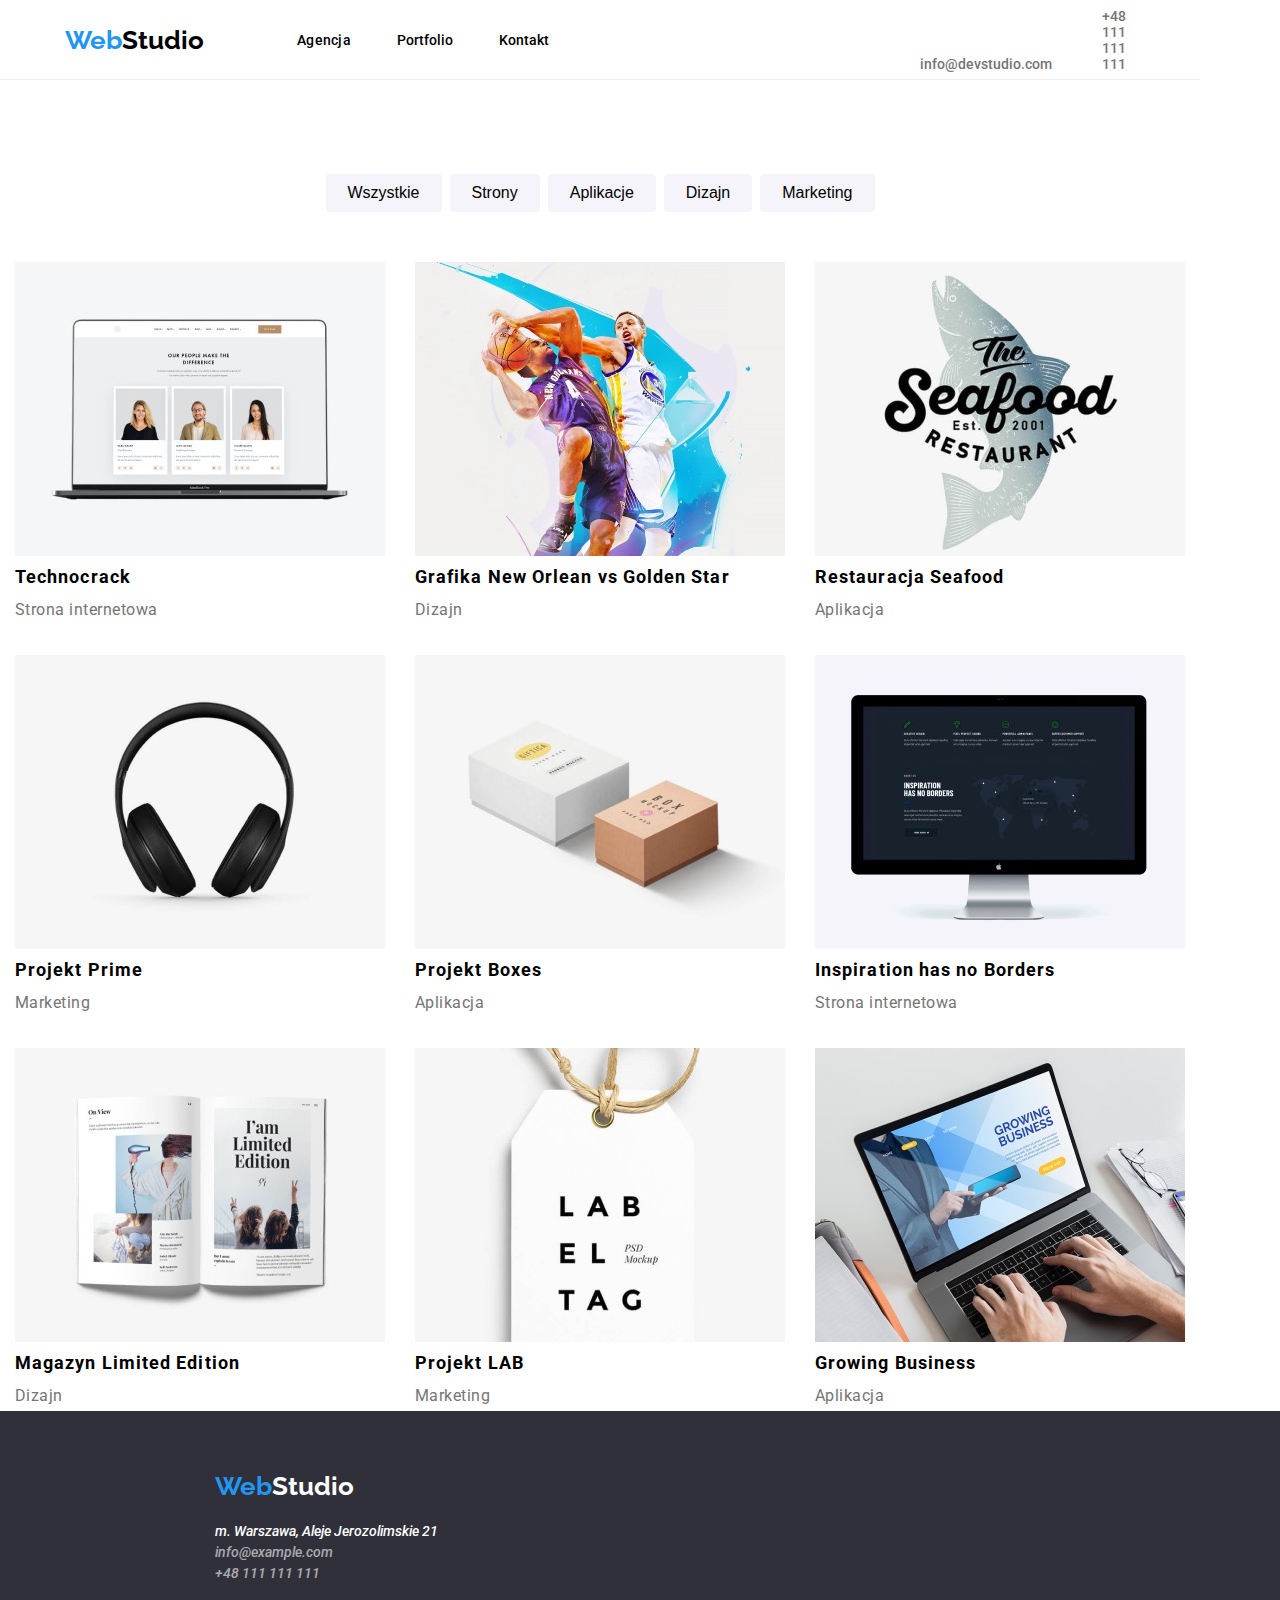
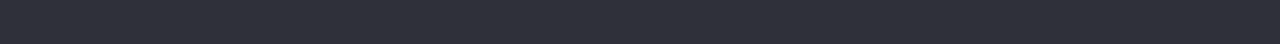
==== portfolio.html @ e1fb3a18 "commit" ====
<!DOCTYPE html>
<html lang="en">
  <head>
    <meta charset="UTF-8" />
    <meta http-equiv="X-UA-Compatible" content="IE=edge" />
    <meta name="viewport" content="width=device-width, initial-scale=1.0" />
    <link rel="stylesheet" href="style/style.css" />
    <link rel="preconnect" href="https://fonts.googleapis.com" />
    <link rel="preconnect" href="https://fonts.gstatic.com" crossorigin />
    <link
      href="https://fonts.googleapis.com/css2?family=Raleway:wght@700&family=Roboto:wght@400;500;700;900&display=swap"
      rel="stylesheet"
    />
    <title>Portfolio</title>
  </head>
  <body>
    <header>
      <div class="container">
        <div class="first_div container">
          <a class="nav" href="./index.html"
            ><span class="first_color">Web</span>Studio</a
          >
          <nav class="navi_header">
            <ul class="list_header">
              <li class="item">
                <a class="agency" href="./Agencja">Agencja</a>
              </li>
              <li class="item">
                <a class="portfolio" href="./portfolio.html">Portfolio</a>
              </li>
              <li class="item">
                <a class="contact" href="./Kontakt">Kontakt</a>
              </li>
            </ul>
          </nav>
          <ul class="list">
            <li class="item">
              <a class="mail_head" href="mailto:info@devstudio.com">
                info@devstudio.com</a
              >
            </li>
            <li class="item">
              <a class="tel_head" href="tel:+48111111111"> +48 111 111 111</a>
            </li>
          </ul>
        </div>
      </div>
    </header>
    <main class="main_portfolio">
      <nav>
        <div class="container">
          <ul class="navi_buttons">
            <li class="secondary_button1">
              <button class="button" type="button">Wszystkie</button>
            </li>
            <li class="secondary_button2">
              <button class="button" type="button">Strony</button>
            </li>
            <li class="secondary_button3">
              <button class="button" type="button">Aplikacje</button>
            </li>
            <li class="secondary_button4">
              <button class="button" type="button">Dizajn</button>
            </li>
            <li class="secondary_button5">
              <button class="button" type="button">Marketing</button>
            </li>
          </ul>
        </div>
      </nav>
      <div class="container">
        <ul class="navi_img">
          <li>
            <figure class="portfolio_box">
              <img src="./images/image10.jpg" alt="laptop" />
              <figcaption>
                <p class="designation">Technocrack</p>
                <p class="section">Strona internetowa</p>
              </figcaption>
            </figure>
          </li>
          <li>
            <figure class="portfolio_box">
              <img src="./images/image11.jpg" alt="basketball match" />
              <figcaption>
                <p class="designation">Grafika New Orlean vs Golden Star</p>
                <p class="section">Dizajn</p>
              </figcaption>
            </figure>
          </li>
          <li>
            <figure class="portfolio_box">
              <img src="./images/image12.jpg" alt="logo restaurant" />
              <figcaption>
                <p class="designation">Restauracja Seafood</p>
                <p class="section">Aplikacja</p>
              </figcaption>
            </figure>
          </li>
          <li>
            <figure class="portfolio_box">
              <img src="./images/image13.jpg" alt="headphones" />
              <figcaption>
                <p class="designation">Projekt Prime</p>
                <p class="section">Marketing</p>
              </figcaption>
            </figure>
          </li>
          <li>
            <figure class="portfolio_box">
              <img src="./images/image14.jpg" alt="boxes" />
              <figcaption>
                <p class="designation">Projekt Boxes</p>
                <p class="section">Aplikacja</p>
              </figcaption>
            </figure>
          </li>
          <li>
            <figure class="portfolio_box">
              <img src="./images/image15.jpg" alt="screen" />
              <figcaption>
                <p class="designation">Inspiration has no Borders</p>
                <p class="section">Strona internetowa</p>
              </figcaption>
            </figure>
          </li>
          <li>
            <figure class="portfolio_box">
              <img src="./images/image16.jpg" alt="book" />
              <figcaption>
                <p class="designation">Magazyn Limited Edition</p>
                <p class="section">Dizajn</p>
              </figcaption>
            </figure>
          </li>
          <li>
            <figure class="portfolio_box">
              <img src="./images/image17.jpg" alt="labeltag" />
              <figcaption>
                <p class="designation">Projekt LAB</p>
                <p class="section">Marketing</p>
              </figcaption>
            </figure>
          </li>
          <li>
            <figure class="portfolio_box">
              <img src="./images/image18.jpg" alt="writter" />
              <figcaption>
                <p class="designation">Growing Business</p>
                <p class="section">Aplikacja</p>
              </figcaption>
            </figure>
          </li>
        </ul>
      </div>
    </main>
    <footer class="footer">
      <div class="container">
        <a class="second_logo" href="/"
          ><span class="first_color">Web</span>Studio</a
        >
        <address class="adress_footer">
          <p>m. Warszawa, Aleje Jerozolimskie 21</p>
          <a class="mail" href="mailto:info@example.com">info@example.com</a>
          <br />
          <a class="tel_head" href="tel:+48111111111"> +48 111 111 111</a>
        </address>
      </div>
    </footer>
  </body>
</html>
---- style/style.css ----
* {
  box-sizing: border-box;
  margin: 0;
  padding: 0;
}

body {
  width: 1600px;
  padding: 0;
  margin: 0;
  font-family: "Roboto";
  font-weight: 500;
  font-size: 14px;
  box-sizing: border-box;
}

:root {
  --brand-color: #2196f3;
  --background: #2f303a;
  --background2: #f5f4fa;
  --change-hover: #2196f3;
  --background_buttons: #f5f4fa;
}
/*  start hover/focus section */
.first_div a:hover,
.footer a:hover,
.first_div a:focus,
.footer a:focus {
  color: var(--change-hover);
}

.container {
  width: 1200px;
  justify-content: center;
}

button:hover,
button:focus {
  background-color: var(--change-hover);
  color: white;
  cursor: pointer;
}
/* end hover/focus section */
.list,
.lorem_list,
.list_img,
.list_header,
.list_crew,
.navi_buttons,
.navi_img li,
a {
  list-style: none;
  text-decoration: none;
  color: black;
}
.secondary_header {
  height: 600px;
  width: 1600px;

  top: 80px;
  background-color: var(--background);
}

.nav {
  text-decoration: none;
  font-size: 26px;
  font-weight: 700;
  font-family: "raleway";
  margin-left: 218px;
}

.agency {
  font-size: 14px;
  letter-spacing: 0.02em;
}

.portfolio {
  text-decoration: none;
}

.contact {
  text-decoration: none;
}

.mail_head {
  color: #757575;
  letter-spacing: 2%;
}

.tel_head {
  color: #757575;
  letter-spacing: 2%;
}

.head_heading {
  color: white;
  font-weight: 900;
  font-size: 44px;
  letter-spacing: 6px;
}

.order {
  color: white;
  font-family: "Roboto";
  font-weight: 700;
  font-size: 16px;
  letter-spacing: 6px;
  line-height: 30px;
  letter-spacing: 0.06em;
  text-align: center;
}

.first_color {
  color: var(--brand-color);
}

.background_crew {
  background-color: var(--background2);
  width: 1600px;
  height: 648px;
}

.crew_img {
  background-color: white;
  border-radius: 4px;
  box-shadow: 0px 2px 1px 0px rgba(0, 0, 0, 0.2),
    0px 1px 1px 0px rgba(0, 0, 0, 0.14), 0px 1px 3px 0px rgba(0, 0, 0, 0.12);
  width: 270px;
  height: 368px;
}

.crew_img figcaption {
  margin-top: 30px;
  margin-bottom: 30px;
  /* border: 1px dotted red; */
}

.h2 {
  font-family: "Roboto";
  font-size: 36px;
  font-weight: 700;
  line-height: 42px;
  letter-spacing: 0.03em;
  justify-content: center;
  text-align: center;
  padding: 94px 0 50px 0;
}

/* FOOTER LINE */
.footer {
  background-color: var(--background);
  padding: 60px 0 60px 215px;
}

.second_logo {
  color: white;
  text-decoration: none;
  font-size: 26px;
  font-weight: 700;
  font-family: "raleway";
}

.adress_footer > p {
  color: white;
}

.adress_footer > a {
  color: #ffffff99;
}

.adress_footer {
  margin-top: 20px;

  line-height: 1.5;
}

/* END FOOTER LINE */

.navi_buttons {
  display: flex;
  justify-content: center;
}

.button {
  font-size: 16px;
  background-color: var(--background_buttons);
  border-radius: 4px;
  border-style: none;
  font-weight: 500;
  height: 38px;
  text-align: center;
  padding: 6px 22px;
  margin-top: 94px;
  margin-bottom: 50px;
}
.navi_buttons li:nth-child(-2n + 4) {
  margin: 0 8px;
}
.first_button {
  box-shadow: 0px 4px 4px 0px rgba(0, 0, 0, 0.15);
  background: var(--brand-color);
  cursor: pointer;
  border-radius: 4px;
  border-style: none;
  margin-top: 30px;
  width: 200px;
  height: 50px;
}

/* .button2 {
  font-size: 16px;
  background-color: var(--background_buttons);
  border-radius: 4px;
  border-style: none;
  font-weight: 500;
}

.button3 {
  font-size: 16px;
  background-color: var(--background_buttons);
  border-radius: 4px;
  border-style: none;
  font-weight: 500;
}

.button4 {
  font-size: 16px;
  background-color: var(--background_buttons);
  border-radius: 4px;
  border-style: none;
  font-weight: 500;
}

.button5 {
  font-size: 16px;
  background-color: var(--background_buttons);
  border-radius: 4px;
  border-style: none;
  font-weight: 500;
} */

.lorem_list h4 {
  font: size 14px;
  font-weight: 700;
  line-height: 16.41px;
  letter-spacing: 3%;
  margin-bottom: 10px;
}

.lorem_list p {
  font-weight: 400;
  line-height: 24px;
  letter-spacing: 3%;
  text-align: left;
  color: #757575;
}

.lorem_list div {
  margin: 94px 15px;
}
.name {
  font-family: "Roboto";
  font-size: 16px;
  font-weight: 500;
  line-height: 19px;
  letter-spacing: 0.03em;
  text-align: center;
  margin-bottom: 10px;
}

.workplace {
  font-family: "Roboto";
  font-size: 16px;
  font-weight: 400;
  line-height: 19px;
  letter-spacing: 0.03em;
  text-align: center;
  color: #757575;
}

.designation {
  font-family: "Roboto";
  font-size: 18px;
  font-weight: 700;
  line-height: 36px;
  letter-spacing: 0.06em;
  text-align: left;
  font-style: normal;
}

.section {
  font-family: "Roboto";
  font-size: 16px;
  font-weight: 400;
  line-height: 30px;
  letter-spacing: 0.03em;
  text-align: left;
  color: #757575;
  font-style: normal;
}

.portfolio_box {
  width: 370px;
}

/* pozycjonowanie box-nawigacyjny  --> */

.list,
.list_header {
  display: flex;
  list-style: none;
}

/* To jest dobrze */
li .portfolio {
  padding: 0 46px;
}

.first_div {
  display: flex;
  align-items: center;
  border-bottom: 1px solid rgba(236, 236, 236, 1);
}
.navi_header {
  padding-left: 93px;
}

.list,
/* .list_header */
 .agency,
.portfolio,
.contact {
  text-decoration: none;
  color: black;
  background-color: #fff;
}

.list_header {
  /* height: 18px; */
  padding: 0;
  margin: 0;
}

.list {
  align-items: flex-end;
  display: flex;
  /* height: 18px; */
  margin-right: 227px;
  padding: 0;
}
.mail_head {
  padding-right: 50px;
  padding-left: 371px;
}

/* li .item {
  height: 18px;
  margin: 0;
} */

header .first_div {
  height: 80px;
}

.secondary_header {
  display: block;
  text-align: center;
  justify-content: center;
  width: 1600px;
  height: 600px;
  padding-top: 200px;
}

.head_heading {
  height: 120px;
  width: 696px;
  margin: 0 auto;
}
/* :nth-last-child(.list_header) .list_header a {
  margin: 0 30px;
} */

.lorem_box {
  max-width: 270px;
  padding: 0, 15px;
}

.lorem_list {
  display: flex;
  justify-content: center;
}

.list_img {
  display: flex;
  justify-content: center;
  padding: 0;
  margin: 0;
}

.list_img li {
  width: 370px;
  height: 294px;
  justify-content: center;
  margin: 0 15px;
  margin-bottom: 94px;
}

.list_crew {
  display: flex;
  justify-content: center;
}

.box {
  margin: 0 15px;
}

.navi_img {
  display: flex;
  gap: 30px;
  flex-wrap: wrap;
  justify-content: center;
}
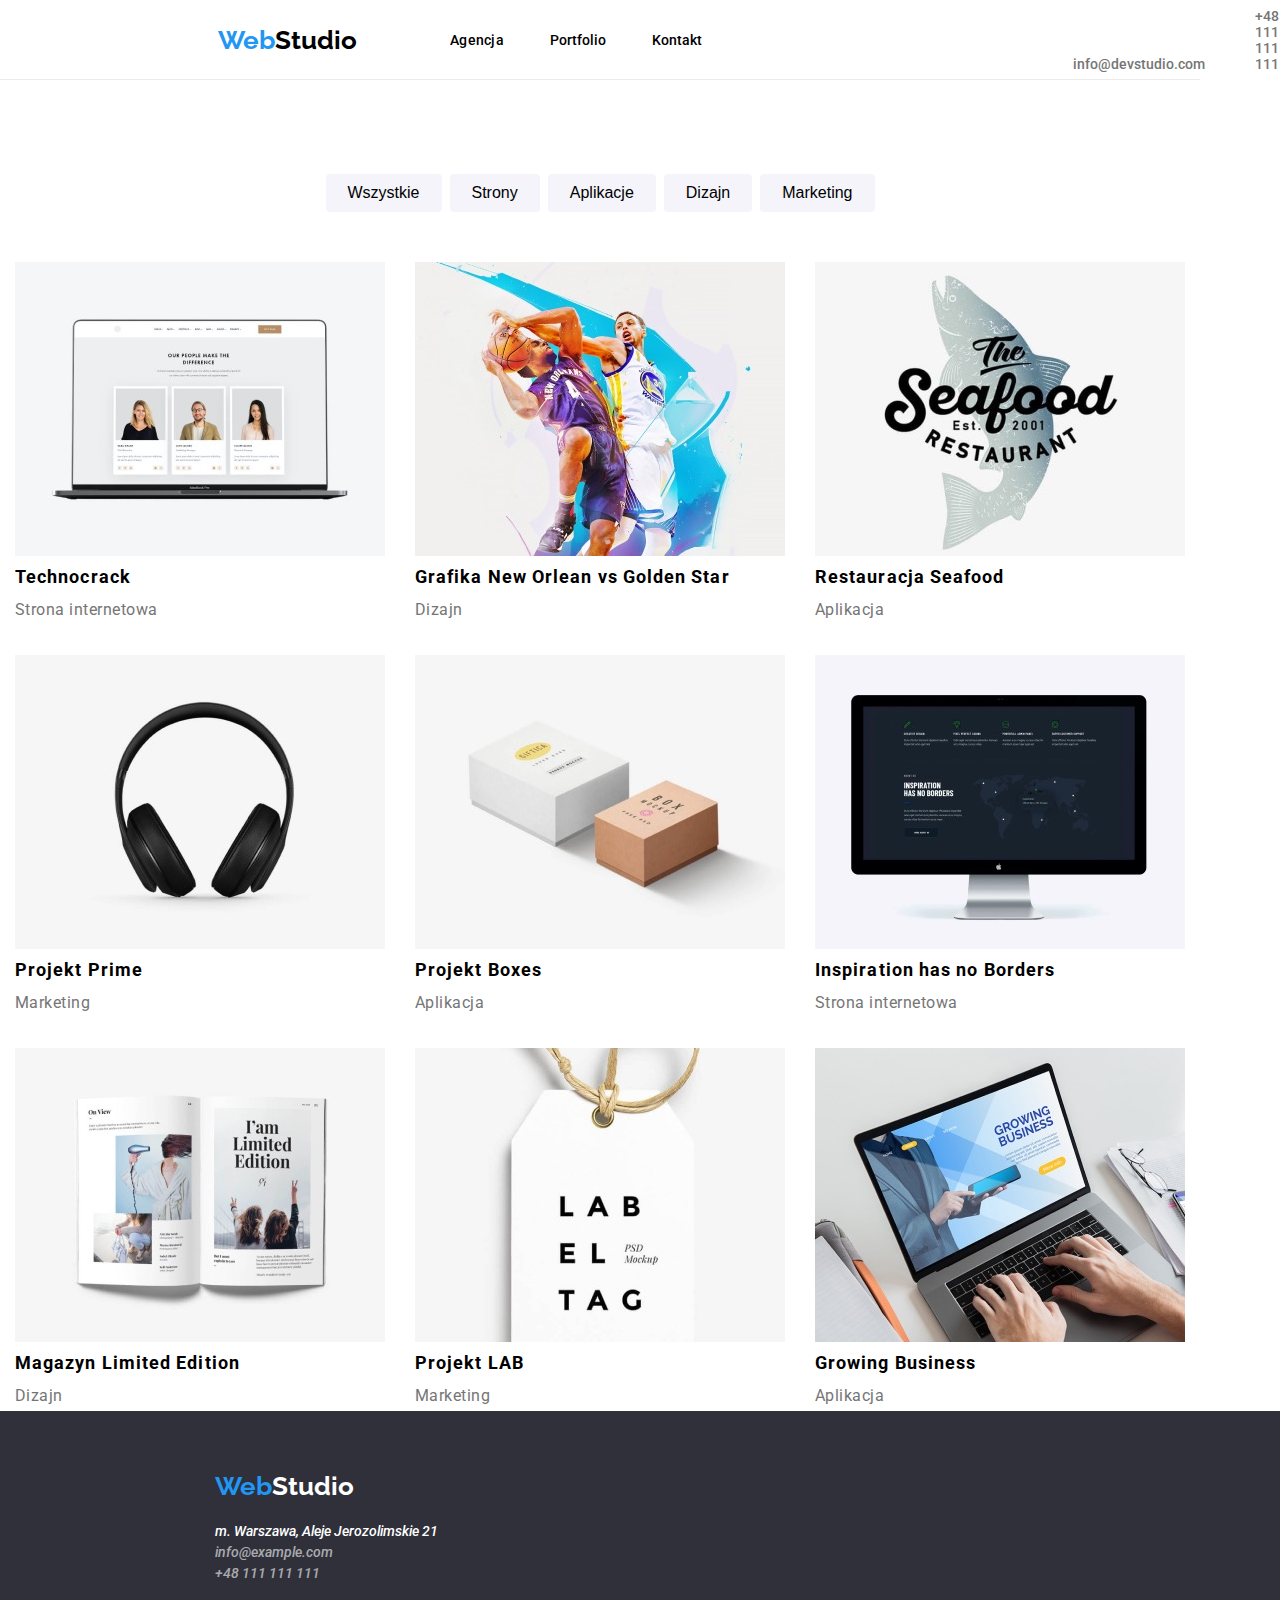
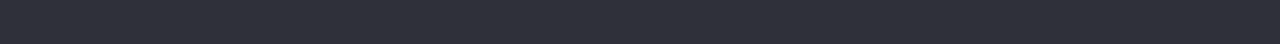
==== commit b874686e: "commit" ====
--- a/portfolio.html
+++ b/portfolio.html
@@ -16,7 +16,7 @@
   <body>
     <header>
       <div class="container">
-        <div class="first_div container">
+        <div class="first_div">
           <a class="nav" href="./index.html"
             ><span class="first_color">Web</span>Studio</a
           >
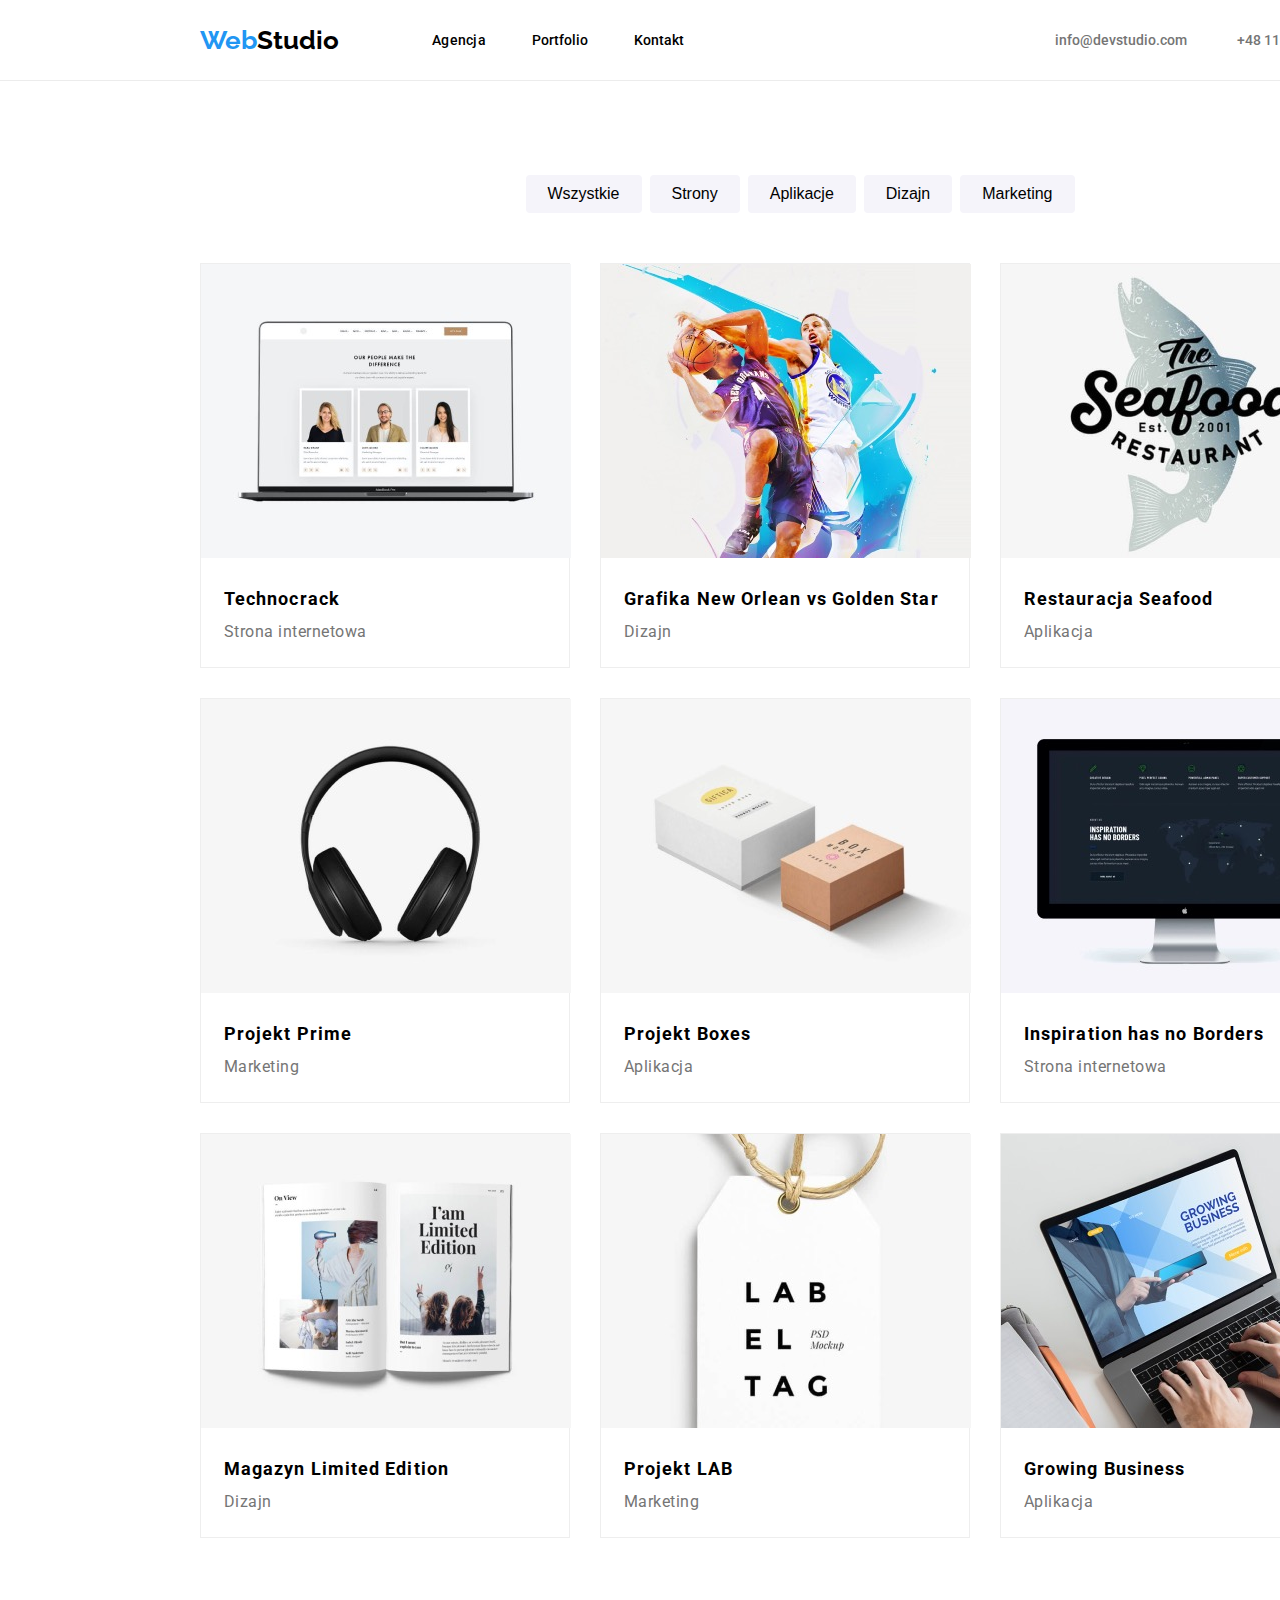
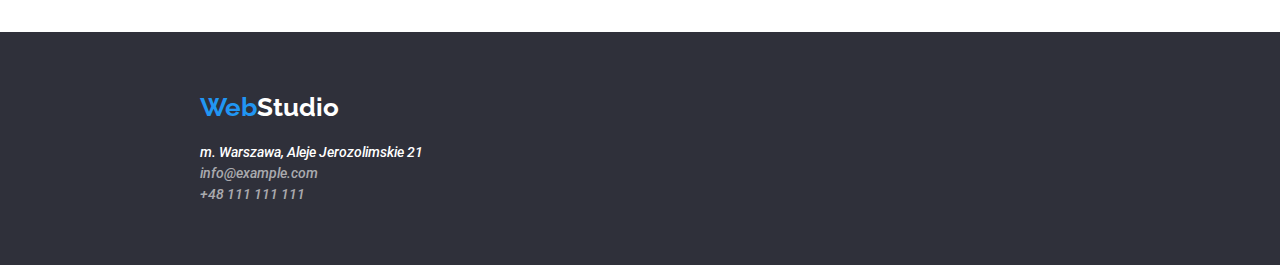
==== commit 1aaa1a46: "change" ====
--- a/portfolio.html
+++ b/portfolio.html
@@ -14,7 +14,7 @@
     <title>Portfolio</title>
   </head>
   <body>
-    <header>
+    <header class="header_box">
       <div class="container">
         <div class="first_div">
           <a class="nav" href="./index.html"
@@ -73,7 +73,7 @@
           <li>
             <figure class="portfolio_box">
               <img src="./images/image10.jpg" alt="laptop" />
-              <figcaption>
+              <figcaption class="caption">
                 <p class="designation">Technocrack</p>
                 <p class="section">Strona internetowa</p>
               </figcaption>
@@ -82,7 +82,7 @@
           <li>
             <figure class="portfolio_box">
               <img src="./images/image11.jpg" alt="basketball match" />
-              <figcaption>
+              <figcaption class="caption">
                 <p class="designation">Grafika New Orlean vs Golden Star</p>
                 <p class="section">Dizajn</p>
               </figcaption>
@@ -91,7 +91,7 @@
           <li>
             <figure class="portfolio_box">
               <img src="./images/image12.jpg" alt="logo restaurant" />
-              <figcaption>
+              <figcaption class="caption">
                 <p class="designation">Restauracja Seafood</p>
                 <p class="section">Aplikacja</p>
               </figcaption>
@@ -100,7 +100,7 @@
           <li>
             <figure class="portfolio_box">
               <img src="./images/image13.jpg" alt="headphones" />
-              <figcaption>
+              <figcaption class="caption">
                 <p class="designation">Projekt Prime</p>
                 <p class="section">Marketing</p>
               </figcaption>
@@ -109,7 +109,7 @@
           <li>
             <figure class="portfolio_box">
               <img src="./images/image14.jpg" alt="boxes" />
-              <figcaption>
+              <figcaption class="caption">
                 <p class="designation">Projekt Boxes</p>
                 <p class="section">Aplikacja</p>
               </figcaption>
@@ -118,7 +118,7 @@
           <li>
             <figure class="portfolio_box">
               <img src="./images/image15.jpg" alt="screen" />
-              <figcaption>
+              <figcaption class="caption">
                 <p class="designation">Inspiration has no Borders</p>
                 <p class="section">Strona internetowa</p>
               </figcaption>
@@ -127,7 +127,7 @@
           <li>
             <figure class="portfolio_box">
               <img src="./images/image16.jpg" alt="book" />
-              <figcaption>
+              <figcaption class="caption">
                 <p class="designation">Magazyn Limited Edition</p>
                 <p class="section">Dizajn</p>
               </figcaption>
@@ -136,7 +136,7 @@
           <li>
             <figure class="portfolio_box">
               <img src="./images/image17.jpg" alt="labeltag" />
-              <figcaption>
+              <figcaption class="caption">
                 <p class="designation">Projekt LAB</p>
                 <p class="section">Marketing</p>
               </figcaption>
@@ -145,7 +145,7 @@
           <li>
             <figure class="portfolio_box">
               <img src="./images/image18.jpg" alt="writter" />
-              <figcaption>
+              <figcaption class="caption">
                 <p class="designation">Growing Business</p>
                 <p class="section">Aplikacja</p>
               </figcaption>
--- a/style/style.css
+++ b/style/style.css
@@ -31,7 +31,8 @@
 
 .container {
   width: 1200px;
-  justify-content: center;
+  /* justify-content: center; */
+  margin: 0 auto;
 }
 
 button:hover,
@@ -55,18 +56,18 @@
 }
 .secondary_header {
   height: 600px;
-  width: 1600px;
+  /* width: 1600px; */
 
   top: 80px;
+}
+.section_main {
   background-color: var(--background);
 }
-
 .nav {
   text-decoration: none;
   font-size: 26px;
   font-weight: 700;
   font-family: "raleway";
-  margin-left: 218px;
 }
 
 .agency {
@@ -85,6 +86,8 @@
 .mail_head {
   color: #757575;
   letter-spacing: 2%;
+  padding-left: 371px;
+  padding-right: 50px;
 }
 
 .tel_head {
@@ -149,7 +152,7 @@
 /* FOOTER LINE */
 .footer {
   background-color: var(--background);
-  padding: 60px 0 60px 215px;
+  padding: 60px 0;
 }
 
 .second_logo {
@@ -301,6 +304,11 @@
 
 .portfolio_box {
   width: 370px;
+  border: 1px solid rgba(238, 238, 238, 1);
+}
+
+.caption {
+  padding: 20px 23px;
 }
 
 /* pozycjonowanie box-nawigacyjny  --> */
@@ -319,6 +327,9 @@
 .first_div {
   display: flex;
   align-items: center;
+}
+
+.header_box {
   border-bottom: 1px solid rgba(236, 236, 236, 1);
 }
 .navi_header {
@@ -342,16 +353,13 @@
 }
 
 .list {
-  align-items: flex-end;
+  justify-content: flex-end;
   display: flex;
   /* height: 18px; */
-  margin-right: 227px;
+  /* margin-right: 227px; */
   padding: 0;
 }
-.mail_head {
-  padding-right: 50px;
-  padding-left: 371px;
-}
+/* .mail_head {
 
 /* li .item {
   height: 18px;
@@ -366,8 +374,8 @@
   display: block;
   text-align: center;
   justify-content: center;
-  width: 1600px;
-  height: 600px;
+  /* width: 1600px; */
+  /* height: 600px; */
   padding-top: 200px;
 }
 
@@ -418,5 +426,5 @@
   display: flex;
   gap: 30px;
   flex-wrap: wrap;
-  justify-content: center;
-}
+  margin-bottom: 94px;
+}
